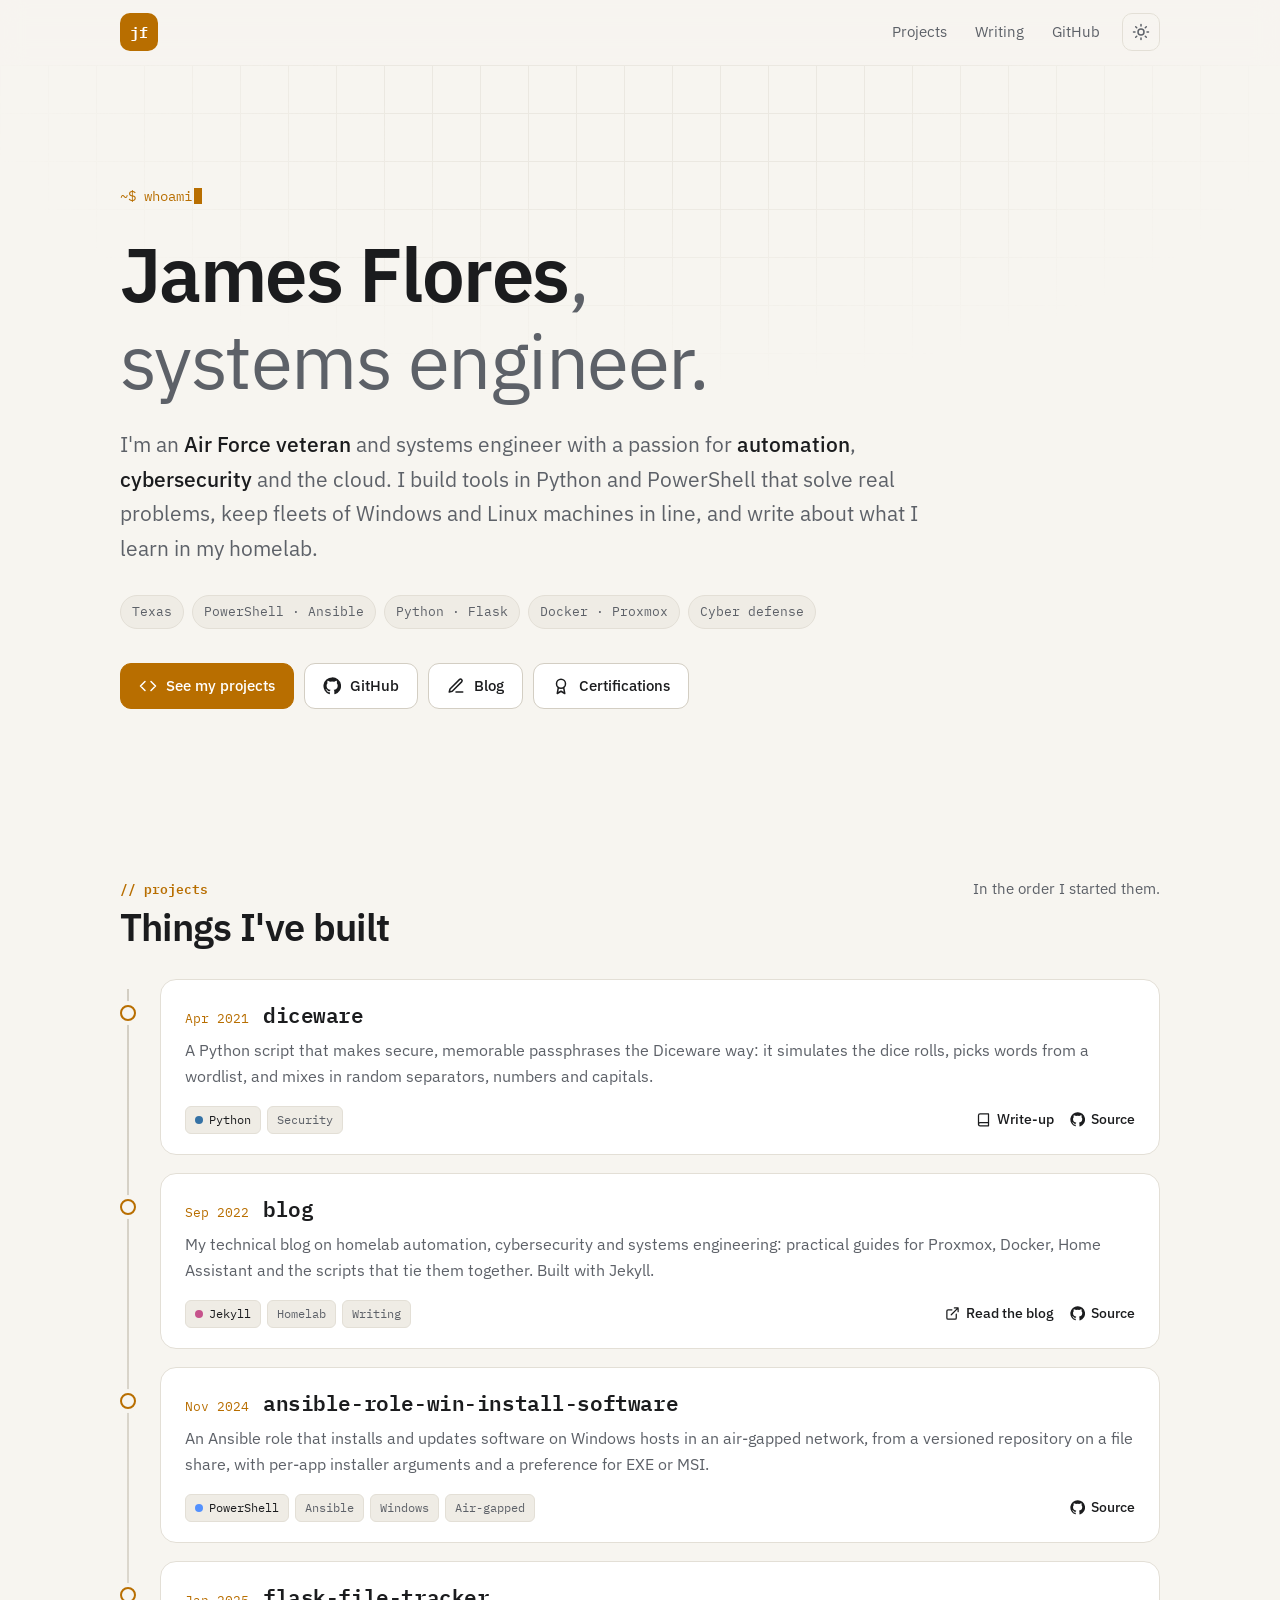
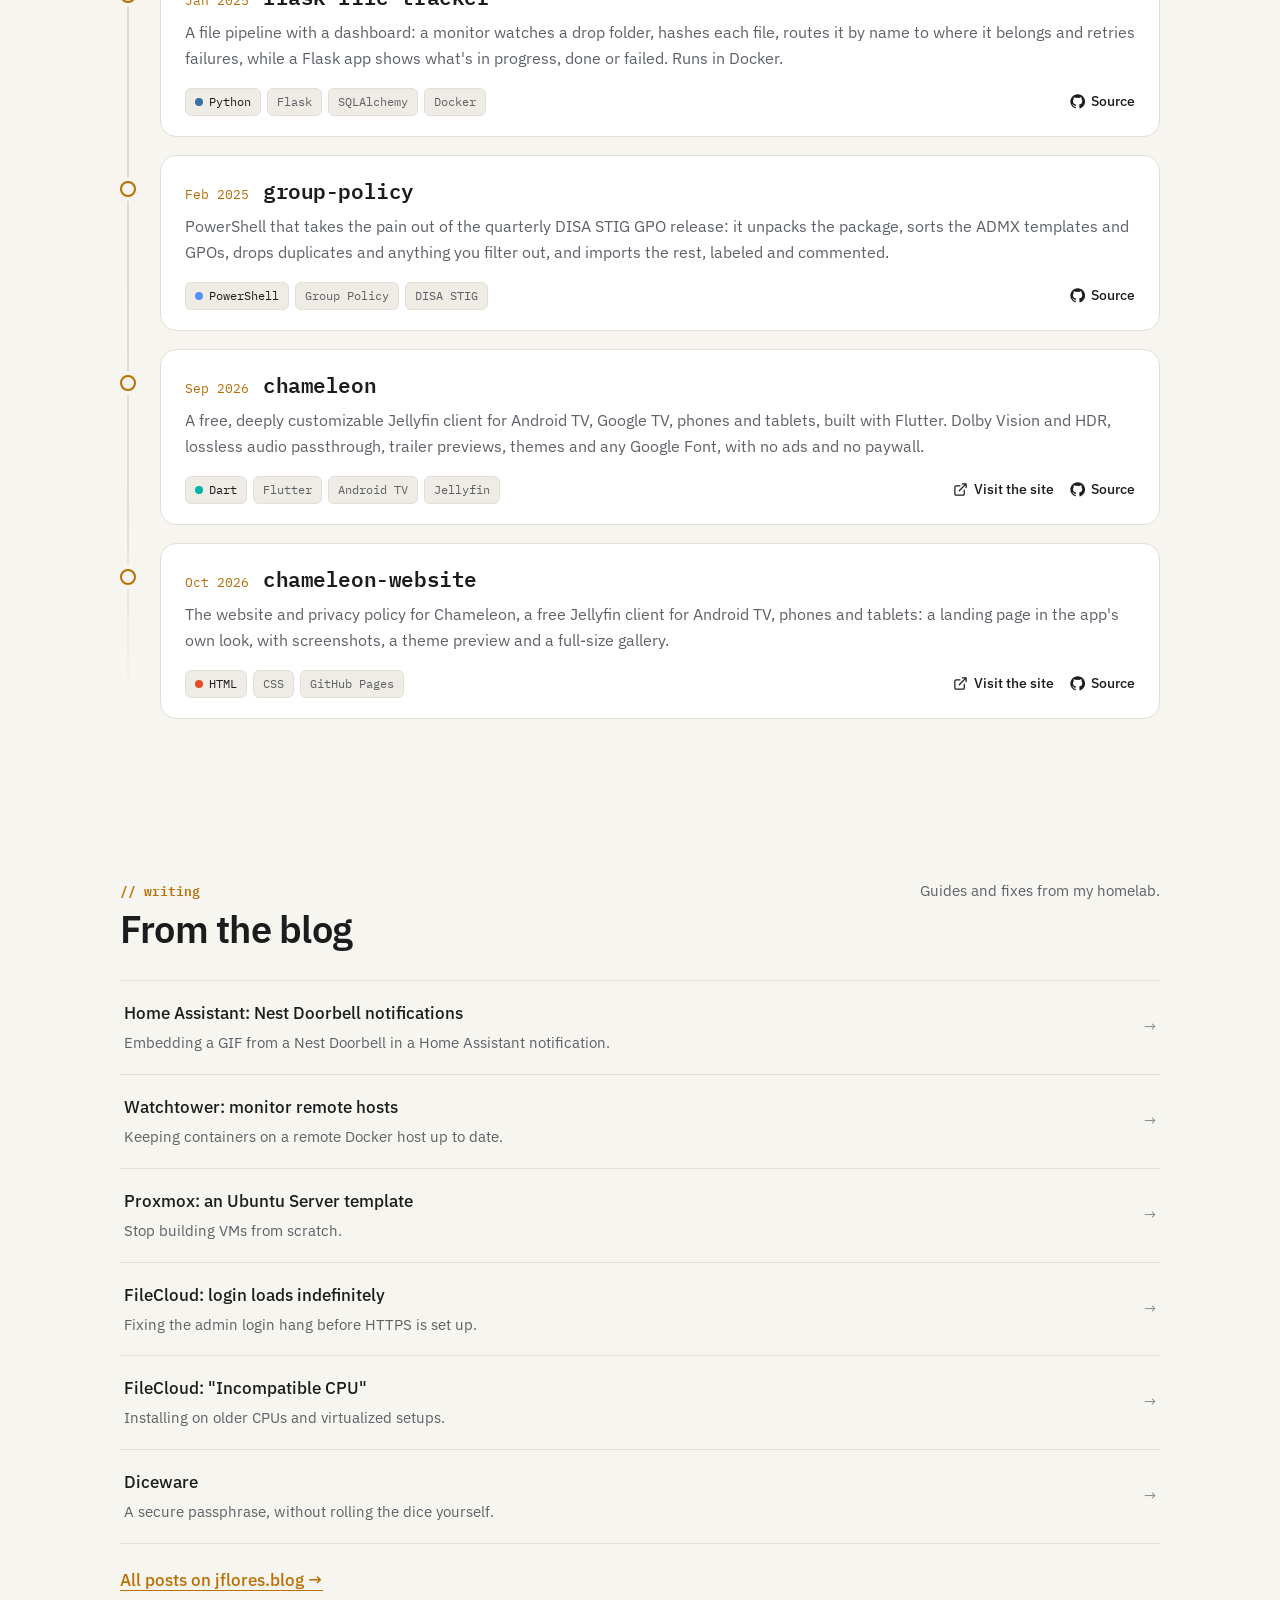
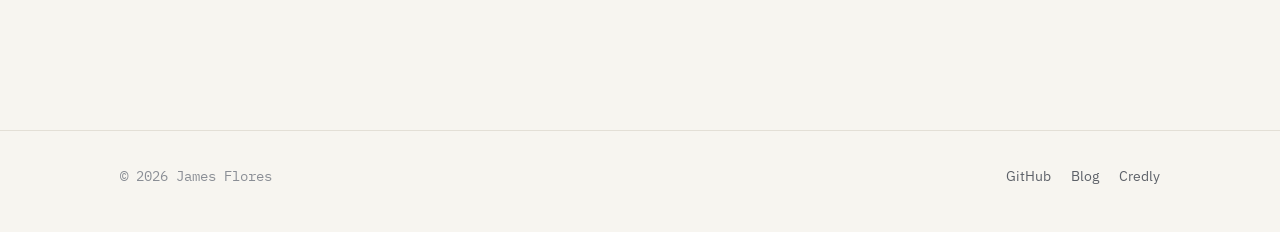
==== index.html @ e5995aa0 "Replace the Flask portfolio with a static site Projects timeline, recent blog posts, and light and d" ====
<!DOCTYPE html>
<html lang="en">
<head>
  <meta charset="UTF-8">
  <meta name="viewport" content="width=device-width, initial-scale=1.0">
  <title>James Flores — Systems Engineer</title>
  <meta name="description" content="James Flores is a systems engineer and Air Force veteran in Texas, working in automation, cybersecurity and homelab infrastructure.">
  <meta name="theme-color" content="#0e0f11" media="(prefers-color-scheme: dark)">
  <meta name="theme-color" content="#f7f5f0" media="(prefers-color-scheme: light)">
  <meta property="og:type" content="website">
  <meta property="og:title" content="James Flores — Systems Engineer">
  <meta property="og:description" content="Automation, cybersecurity and homelab projects.">
  <link rel="icon" href="favicon.svg" type="image/svg+xml">

  <link rel="preconnect" href="https://fonts.googleapis.com">
  <link rel="preconnect" href="https://fonts.gstatic.com" crossorigin>
  <link href="https://fonts.googleapis.com/css2?family=IBM+Plex+Mono:wght@400;500;600&family=IBM+Plex+Sans:wght@400;500;600&display=swap" rel="stylesheet">
  <link rel="stylesheet" href="style.css">
  <script>
    // Before first paint: the theme you picked last time, if any.
    (function () {
      var root = document.documentElement;
      root.classList.add('js');
      try {
        var saved = localStorage.getItem('theme');
        if (saved === 'light' || saved === 'dark') root.dataset.theme = saved;
      } catch (e) {}
    })();
  </script>
</head>
<body>

  <svg width="0" height="0" style="position:absolute" aria-hidden="true">
    <defs>
      <symbol id="i-github" viewBox="0 0 24 24"><path fill="currentColor" d="M12 .5a11.5 11.5 0 0 0-3.6 22.4c.6.1.8-.3.8-.6v-2c-3.2.7-3.9-1.5-3.9-1.5-.5-1.3-1.3-1.7-1.3-1.7-1-.7.1-.7.1-.7 1.2.1 1.8 1.2 1.8 1.2 1 1.8 2.8 1.3 3.5 1 .1-.8.4-1.3.7-1.6-2.6-.3-5.3-1.3-5.3-5.7 0-1.3.5-2.3 1.2-3.1-.1-.3-.5-1.5.1-3.1 0 0 1-.3 3.2 1.2a11 11 0 0 1 5.8 0c2.2-1.5 3.2-1.2 3.2-1.2.6 1.6.2 2.8.1 3.1.7.8 1.2 1.8 1.2 3.1 0 4.4-2.7 5.4-5.3 5.7.4.4.8 1.1.8 2.2v3.2c0 .3.2.7.8.6A11.5 11.5 0 0 0 12 .5z"/></symbol>
      <symbol id="i-pen" viewBox="0 0 24 24" fill="none" stroke="currentColor" stroke-width="2" stroke-linecap="round" stroke-linejoin="round"><path d="M12 20h9"/><path d="M16.5 3.5a2.1 2.1 0 0 1 3 3L7 19l-4 1 1-4z"/></symbol>
      <symbol id="i-badge" viewBox="0 0 24 24" fill="none" stroke="currentColor" stroke-width="2" stroke-linecap="round" stroke-linejoin="round"><circle cx="12" cy="9" r="6"/><path d="m8.5 13.9-1.5 8.1 5-3 5 3-1.5-8.1"/></symbol>
      <symbol id="i-code" viewBox="0 0 24 24" fill="none" stroke="currentColor" stroke-width="2" stroke-linecap="round" stroke-linejoin="round"><path d="m16 18 6-6-6-6M8 6l-6 6 6 6"/></symbol>
      <symbol id="i-external" viewBox="0 0 24 24" fill="none" stroke="currentColor" stroke-width="2" stroke-linecap="round" stroke-linejoin="round"><path d="M15 3h6v6M10 14 21 3M18 13v6a2 2 0 0 1-2 2H5a2 2 0 0 1-2-2V8a2 2 0 0 1 2-2h6"/></symbol>
      <symbol id="i-book" viewBox="0 0 24 24" fill="none" stroke="currentColor" stroke-width="2" stroke-linecap="round" stroke-linejoin="round"><path d="M4 19.5A2.5 2.5 0 0 1 6.5 17H20V3H6.5A2.5 2.5 0 0 0 4 5.5z"/><path d="M4 19.5A2.5 2.5 0 0 0 6.5 22H20v-5"/></symbol>
    </defs>
  </svg>

  <header class="site-header">
    <div class="wrap">
      <a class="monogram" href="#top" aria-label="James Flores, back to top">jf</a>
      <nav class="nav" aria-label="Main">
        <a href="#projects">Projects</a>
        <a href="#writing">Writing</a>
        <a class="hide-sm" href="https://github.com/jamesfloresjr" rel="noopener">GitHub</a>
        <button class="theme-toggle" type="button" aria-label="Switch between light and dark">
          <svg class="moon" viewBox="0 0 24 24" fill="none" stroke="currentColor" stroke-width="2" stroke-linecap="round" stroke-linejoin="round" aria-hidden="true"><path d="M21 12.8A9 9 0 1 1 11.2 3a7 7 0 0 0 9.8 9.8z"/></svg>
          <svg class="sun" viewBox="0 0 24 24" fill="none" stroke="currentColor" stroke-width="2" stroke-linecap="round" stroke-linejoin="round" aria-hidden="true"><circle cx="12" cy="12" r="4"/><path d="M12 2v2M12 20v2M4.9 4.9l1.4 1.4M17.7 17.7l1.4 1.4M2 12h2M20 12h2M4.9 19.1l1.4-1.4M17.7 6.3l1.4-1.4"/></svg>
        </button>
      </nav>
    </div>
  </header>

  <main id="top">

    <section class="intro">
      <div class="backdrop" aria-hidden="true"></div>
      <div class="wrap">
        <p class="prompt" aria-hidden="true">~$ whoami<span class="cursor"></span></p>
        <h1>James Flores<span>,</span><br><span>systems engineer.</span></h1>
        <p class="lead">I'm an <strong>Air Force veteran</strong> and systems engineer with a passion for <strong>automation</strong>, <strong>cybersecurity</strong> and the cloud. I build tools in Python and PowerShell that solve real problems, keep fleets of Windows and Linux machines in line, and write about what I learn in my homelab.</p>
        <ul class="facts" aria-label="At a glance">
          <li>Texas</li>
          <li>PowerShell · Ansible</li>
          <li>Python · Flask</li>
          <li>Docker · Proxmox</li>
          <li>Cyber defense</li>
        </ul>
        <div class="buttons">
          <a class="btn primary" href="#projects"><svg aria-hidden="true"><use href="#i-code"/></svg>See my projects</a>
          <a class="btn" href="https://github.com/jamesfloresjr" rel="noopener"><svg aria-hidden="true"><use href="#i-github"/></svg>GitHub</a>
          <a class="btn" href="https://jflores.blog" rel="noopener"><svg aria-hidden="true"><use href="#i-pen"/></svg>Blog</a>
          <a class="btn" href="https://www.credly.com/users/james-flores.373c9444/badges" rel="noopener"><svg aria-hidden="true"><use href="#i-badge"/></svg>Certifications</a>
        </div>
      </div>
    </section>

    <!-- Projects, oldest first (by when each repository was created). -->
    <section id="projects">
      <div class="wrap">
        <div class="section-head reveal">
          <h2><span class="label">// projects</span>Things I've built</h2>
          <p>In the order I started them.</p>
        </div>

        <ol class="timeline">

          <li class="project reveal">
            <article class="project-card">
              <div class="project-top">
                <time datetime="2021-04-09">Apr 2021</time>
                <h3><a href="https://github.com/jamesfloresjr/diceware" rel="noopener">diceware</a></h3>
              </div>
              <p>A Python script that makes secure, memorable passphrases the Diceware way: it simulates the dice rolls, picks words from a wordlist, and mixes in random separators, numbers and capitals.</p>
              <div class="project-bottom">
                <ul class="tags"><li class="lang" style="--dot:#3572a5">Python</li><li>Security</li></ul>
                <div class="links">
                  <a href="https://jflores.blog/posts/diceware/" rel="noopener"><svg aria-hidden="true"><use href="#i-book"/></svg>Write-up</a>
                  <a href="https://github.com/jamesfloresjr/diceware" rel="noopener"><svg aria-hidden="true"><use href="#i-github"/></svg>Source</a>
                </div>
              </div>
            </article>
          </li>

          <li class="project reveal">
            <article class="project-card">
              <div class="project-top">
                <time datetime="2022-09-30">Sep 2022</time>
                <h3><a href="https://jflores.blog" rel="noopener">blog</a></h3>
              </div>
              <p>My technical blog on homelab automation, cybersecurity and systems engineering: practical guides for Proxmox, Docker, Home Assistant and the scripts that tie them together. Built with Jekyll.</p>
              <div class="project-bottom">
                <ul class="tags"><li class="lang" style="--dot:#c6538c">Jekyll</li><li>Homelab</li><li>Writing</li></ul>
                <div class="links">
                  <a href="https://jflores.blog" rel="noopener"><svg aria-hidden="true"><use href="#i-external"/></svg>Read the blog</a>
                  <a href="https://github.com/jamesfloresjr/blog" rel="noopener"><svg aria-hidden="true"><use href="#i-github"/></svg>Source</a>
                </div>
              </div>
            </article>
          </li>

          <li class="project reveal">
            <article class="project-card">
              <div class="project-top">
                <time datetime="2024-11-07">Nov 2024</time>
                <h3><a href="https://github.com/jamesfloresjr/ansible-role-win-install-software" rel="noopener">ansible-role-win-install-software</a></h3>
              </div>
              <p>An Ansible role that installs and updates software on Windows hosts in an air-gapped network, from a versioned repository on a file share, with per-app installer arguments and a preference for EXE or MSI.</p>
              <div class="project-bottom">
                <ul class="tags"><li class="lang" style="--dot:#5391fe">PowerShell</li><li>Ansible</li><li>Windows</li><li>Air-gapped</li></ul>
                <div class="links">
                  <a href="https://github.com/jamesfloresjr/ansible-role-win-install-software" rel="noopener"><svg aria-hidden="true"><use href="#i-github"/></svg>Source</a>
                </div>
              </div>
            </article>
          </li>

          <li class="project reveal">
            <article class="project-card">
              <div class="project-top">
                <time datetime="2025-01-29">Jan 2025</time>
                <h3><a href="https://github.com/jamesfloresjr/flask-file-tracker" rel="noopener">flask-file-tracker</a></h3>
              </div>
              <p>A file pipeline with a dashboard: a monitor watches a drop folder, hashes each file, routes it by name to where it belongs and retries failures, while a Flask app shows what's in progress, done or failed. Runs in Docker.</p>
              <div class="project-bottom">
                <ul class="tags"><li class="lang" style="--dot:#3572a5">Python</li><li>Flask</li><li>SQLAlchemy</li><li>Docker</li></ul>
                <div class="links">
                  <a href="https://github.com/jamesfloresjr/flask-file-tracker" rel="noopener"><svg aria-hidden="true"><use href="#i-github"/></svg>Source</a>
                </div>
              </div>
            </article>
          </li>

          <li class="project reveal">
            <article class="project-card">
              <div class="project-top">
                <time datetime="2025-02-07">Feb 2025</time>
                <h3><a href="https://github.com/jamesfloresjr/group-policy" rel="noopener">group-policy</a></h3>
              </div>
              <p>PowerShell that takes the pain out of the quarterly DISA STIG GPO release: it unpacks the package, sorts the ADMX templates and GPOs, drops duplicates and anything you filter out, and imports the rest, labeled and commented.</p>
              <div class="project-bottom">
                <ul class="tags"><li class="lang" style="--dot:#5391fe">PowerShell</li><li>Group Policy</li><li>DISA STIG</li></ul>
                <div class="links">
                  <a href="https://github.com/jamesfloresjr/group-policy" rel="noopener"><svg aria-hidden="true"><use href="#i-github"/></svg>Source</a>
                </div>
              </div>
            </article>
          </li>

          <li class="project reveal">
            <article class="project-card">
              <div class="project-top">
                <time datetime="2026-09-17">Sep 2026</time>
                <h3><a href="https://chameleon.jumpingfox.dev" rel="noopener">chameleon</a></h3>
              </div>
              <p>A free, deeply customizable Jellyfin client for Android TV, Google TV, phones and tablets, built with Flutter. Dolby Vision and HDR, lossless audio passthrough, trailer previews, themes and any Google Font, with no ads and no paywall.</p>
              <div class="project-bottom">
                <ul class="tags"><li class="lang" style="--dot:#00b4ab">Dart</li><li>Flutter</li><li>Android TV</li><li>Jellyfin</li></ul>
                <div class="links">
                  <a href="https://chameleon.jumpingfox.dev" rel="noopener"><svg aria-hidden="true"><use href="#i-external"/></svg>Visit the site</a>
                  <a href="https://github.com/jumpingfox-dev/chameleon" rel="noopener"><svg aria-hidden="true"><use href="#i-github"/></svg>Source</a>
                </div>
              </div>
            </article>
          </li>

          <li class="project reveal">
            <article class="project-card">
              <div class="project-top">
                <time datetime="2026-10-22">Oct 2026</time>
                <h3><a href="https://chameleon.jumpingfox.dev" rel="noopener">chameleon-website</a></h3>
              </div>
              <p>The website and privacy policy for Chameleon, a free Jellyfin client for Android TV, phones and tablets: a landing page in the app's own look, with screenshots, a theme preview and a full-size gallery.</p>
              <div class="project-bottom">
                <ul class="tags"><li class="lang" style="--dot:#e34c26">HTML</li><li>CSS</li><li>GitHub Pages</li></ul>
                <div class="links">
                  <a href="https://chameleon.jumpingfox.dev" rel="noopener"><svg aria-hidden="true"><use href="#i-external"/></svg>Visit the site</a>
                  <a href="https://github.com/jumpingfox-dev/chameleon-website" rel="noopener"><svg aria-hidden="true"><use href="#i-github"/></svg>Source</a>
                </div>
              </div>
            </article>
          </li>

        </ol>
      </div>
    </section>

    <section id="writing">
      <div class="wrap">
        <div class="section-head reveal">
          <h2><span class="label">// writing</span>From the blog</h2>
          <p>Guides and fixes from my homelab.</p>
        </div>
        <ul class="posts reveal">
          <li><a href="https://jflores.blog/posts/home-assistant-nest-doorbell-notifications/" rel="noopener"><strong>Home Assistant: Nest Doorbell notifications</strong><span>Embedding a GIF from a Nest Doorbell in a Home Assistant notification.</span><span class="arrow" aria-hidden="true">→</span></a></li>
          <li><a href="https://jflores.blog/posts/watchtower-remote-host/" rel="noopener"><strong>Watchtower: monitor remote hosts</strong><span>Keeping containers on a remote Docker host up to date.</span><span class="arrow" aria-hidden="true">→</span></a></li>
          <li><a href="https://jflores.blog/posts/proxmox-template/" rel="noopener"><strong>Proxmox: an Ubuntu Server template</strong><span>Stop building VMs from scratch.</span><span class="arrow" aria-hidden="true">→</span></a></li>
          <li><a href="https://jflores.blog/posts/filecloud-indefinite-login/" rel="noopener"><strong>FileCloud: login loads indefinitely</strong><span>Fixing the admin login hang before HTTPS is set up.</span><span class="arrow" aria-hidden="true">→</span></a></li>
          <li><a href="https://jflores.blog/posts/filecloud-incompatible-cpu/" rel="noopener"><strong>FileCloud: "Incompatible CPU"</strong><span>Installing on older CPUs and virtualized setups.</span><span class="arrow" aria-hidden="true">→</span></a></li>
          <li><a href="https://jflores.blog/posts/diceware/" rel="noopener"><strong>Diceware</strong><span>A secure passphrase, without rolling the dice yourself.</span><span class="arrow" aria-hidden="true">→</span></a></li>
        </ul>
        <p class="more reveal"><a href="https://jflores.blog" rel="noopener">All posts on jflores.blog →</a></p>
      </div>
    </section>

  </main>

  <footer class="site-footer">
    <div class="wrap">
      <p>© <span data-year>2026</span> James Flores</p>
      <nav aria-label="Elsewhere">
        <a href="https://github.com/jamesfloresjr" rel="noopener">GitHub</a>
        <a href="https://jflores.blog" rel="noopener">Blog</a>
        <a href="https://www.credly.com/users/james-flores.373c9444/badges" rel="noopener">Credly</a>
      </nav>
    </div>
  </footer>

  <script src="script.js" defer></script>
</body>
</html>
---- style.css ----
/* James Flores — portfolio. */

:root {
  --bg: #0e0f11;
  --bg-soft: #15171a;
  --card: #17191d;
  --card-hover: #1c1f24;
  --line: #262a30;
  --line-strong: #353a42;
  --text: #ecedee;
  --muted: #9ba1a9;
  --faint: #6c727b;
  --accent: #f5a524;
  --accent-ink: #1a1204;
  --accent-soft: rgba(245, 165, 36, 0.12);
  --sans: "IBM Plex Sans", system-ui, sans-serif;
  --mono: "IBM Plex Mono", ui-monospace, monospace;
  --max: 1040px;
  --gutter: clamp(16px, 4vw, 40px);
  color-scheme: dark;
}

/* Light, when the system asks for it (unless dark was picked), or when picked. */
@media (prefers-color-scheme: light) {
  :root:not([data-theme="dark"]) {
    --bg: #f7f5f0;
    --bg-soft: #efece5;
    --card: #ffffff;
    --card-hover: #fffdf8;
    --line: #e3dfd6;
    --line-strong: #d3cec3;
    --text: #1b1c1e;
    --muted: #5d6168;
    --faint: #8a8e95;
    --accent: #b86e00;
    --accent-ink: #ffffff;
    --accent-soft: rgba(184, 110, 0, 0.1);
    color-scheme: light;
  }
}
:root[data-theme="light"] {
  --bg: #f7f5f0;
  --bg-soft: #efece5;
  --card: #ffffff;
  --card-hover: #fffdf8;
  --line: #e3dfd6;
  --line-strong: #d3cec3;
  --text: #1b1c1e;
  --muted: #5d6168;
  --faint: #8a8e95;
  --accent: #b86e00;
  --accent-ink: #ffffff;
  --accent-soft: rgba(184, 110, 0, 0.1);
  color-scheme: light;
}

*, *::before, *::after { box-sizing: border-box; }
html { scroll-behavior: smooth; scroll-padding-top: 80px; -webkit-text-size-adjust: 100%; }

body {
  margin: 0;
  background: var(--bg);
  color: var(--text);
  font-family: var(--sans);
  font-size: 17px;
  line-height: 1.65;
  -webkit-font-smoothing: antialiased;
  transition: background 0.25s ease, color 0.25s ease;
}

a { color: inherit; }
::selection { background: var(--accent); color: var(--accent-ink); }
:focus-visible { outline: 2px solid var(--accent); outline-offset: 3px; border-radius: 6px; }

.wrap { max-width: calc(var(--max) + 2 * var(--gutter)); margin: 0 auto; padding: 0 var(--gutter); }

h1, h2, h3 { margin: 0; line-height: 1.15; letter-spacing: -0.02em; text-wrap: balance; }
p { margin: 0; text-wrap: pretty; }

.mono { font-family: var(--mono); }

/* A faint grid behind the top of the page. */
.backdrop {
  position: absolute;
  inset: 0 0 auto 0;
  height: 720px;
  z-index: -1;
  background-image:
    linear-gradient(var(--line) 1px, transparent 1px),
    linear-gradient(90deg, var(--line) 1px, transparent 1px);
  background-size: 48px 48px;
  mask-image: radial-gradient(ellipse 70% 60% at 50% 0%, #000 30%, transparent 75%);
  -webkit-mask-image: radial-gradient(ellipse 70% 60% at 50% 0%, #000 30%, transparent 75%);
  opacity: 0.55;
  pointer-events: none;
}

/* ─── Header ─────────────────────────────────────────────────────────── */

.site-header {
  position: sticky;
  top: 0;
  z-index: 20;
  background: color-mix(in srgb, var(--bg) 82%, transparent);
  backdrop-filter: blur(12px);
  -webkit-backdrop-filter: blur(12px);
  border-bottom: 1px solid transparent;
  transition: border-color 0.25s ease;
}
.site-header.scrolled { border-bottom-color: var(--line); }
.site-header .wrap { display: flex; align-items: center; justify-content: space-between; height: 64px; gap: 16px; }

.monogram {
  display: inline-grid;
  place-items: center;
  width: 38px;
  height: 38px;
  border-radius: 10px;
  background: var(--accent);
  color: var(--accent-ink);
  font: 600 15px var(--mono);
  text-decoration: none;
  letter-spacing: -0.02em;
}

.nav { display: flex; align-items: center; gap: 4px; }
.nav a {
  color: var(--muted);
  text-decoration: none;
  font-size: 15px;
  padding: 6px 12px;
  border-radius: 8px;
  transition: color 0.2s ease, background 0.2s ease;
}
.nav a:hover { color: var(--text); background: var(--bg-soft); }

.theme-toggle {
  appearance: none;
  display: grid;
  place-items: center;
  width: 38px;
  height: 38px;
  margin-left: 6px;
  border-radius: 10px;
  border: 1px solid var(--line);
  background: transparent;
  color: var(--muted);
  cursor: pointer;
  transition: color 0.2s ease, border-color 0.2s ease;
}
.theme-toggle:hover { color: var(--text); border-color: var(--line-strong); }
.theme-toggle svg { width: 18px; height: 18px; }
.theme-toggle .sun { display: none; }
:root[data-theme="light"] .theme-toggle .sun { display: block; }
:root[data-theme="light"] .theme-toggle .moon { display: none; }
@media (prefers-color-scheme: light) {
  :root:not([data-theme="dark"]) .theme-toggle .sun { display: block; }
  :root:not([data-theme="dark"]) .theme-toggle .moon { display: none; }
}

/* ─── Intro ──────────────────────────────────────────────────────────── */

.intro { position: relative; padding: clamp(56px, 10vw, 120px) 0 clamp(48px, 7vw, 88px); }
.intro .prompt { font-family: var(--mono); font-size: 14px; color: var(--accent); margin-bottom: 22px; }
.intro .prompt .cursor {
  display: inline-block;
  width: 0.6em;
  height: 1.1em;
  margin-left: 2px;
  vertical-align: -0.2em;
  background: var(--accent);
  animation: blink 1.1s steps(1) infinite;
}
@keyframes blink { 50% { opacity: 0; } }

.intro h1 { font-size: clamp(42px, 7vw, 76px); font-weight: 600; margin-bottom: 22px; }
.intro h1 span { color: var(--muted); font-weight: 400; }
.intro .lead { font-size: clamp(18px, 2vw, 21px); color: var(--muted); max-width: 40em; margin-bottom: 30px; }
.intro .lead strong { color: var(--text); font-weight: 500; }

.facts { display: flex; flex-wrap: wrap; gap: 8px; margin-bottom: 34px; padding: 0; list-style: none; }
.facts li {
  font-family: var(--mono);
  font-size: 13px;
  color: var(--muted);
  padding: 5px 11px;
  border-radius: 999px;
  border: 1px solid var(--line);
  background: var(--bg-soft);
}

.buttons { display: flex; flex-wrap: wrap; gap: 10px; }
.btn {
  display: inline-flex;
  align-items: center;
  gap: 9px;
  min-height: 46px;
  padding: 0 18px;
  border-radius: 11px;
  font-weight: 500;
  font-size: 15px;
  text-decoration: none;
  border: 1px solid var(--line-strong);
  background: var(--card);
  transition: transform 0.2s ease, border-color 0.2s ease, background 0.2s ease;
}
.btn:hover { transform: translateY(-1px); border-color: var(--faint); }
.btn.primary { background: var(--accent); border-color: var(--accent); color: var(--accent-ink); }
.btn.primary:hover { border-color: var(--accent); filter: brightness(1.06); }
.btn svg { width: 18px; height: 18px; flex: none; }

/* ─── Sections ───────────────────────────────────────────────────────── */

section { padding: clamp(40px, 7vw, 80px) 0; }
.section-head { display: flex; align-items: baseline; justify-content: space-between; gap: 16px; margin-bottom: 30px; flex-wrap: wrap; }
.section-head h2 { font-size: clamp(28px, 3.6vw, 38px); font-weight: 600; }
.section-head p { color: var(--muted); font-size: 15px; }
.section-head .label { font-family: var(--mono); font-size: 13px; color: var(--accent); display: block; margin-bottom: 8px; letter-spacing: 0; }

/* ─── Projects: a timeline, oldest first ─────────────────────────────── */

.timeline { list-style: none; margin: 0; padding: 0; position: relative; }
.timeline::before {
  content: "";
  position: absolute;
  left: 7px;
  top: 10px;
  bottom: 10px;
  width: 2px;
  background: linear-gradient(var(--line-strong), var(--line) 85%, transparent);
}

.project { position: relative; padding-left: 40px; }
.project + .project { margin-top: 18px; }
.project::before {
  content: "";
  position: absolute;
  left: 0;
  top: 26px;
  width: 16px;
  height: 16px;
  border-radius: 50%;
  background: var(--bg);
  border: 2px solid var(--accent);
  box-shadow: 0 0 0 4px var(--bg);
}

.project-card {
  border: 1px solid var(--line);
  border-radius: 16px;
  background: var(--card);
  padding: 22px 24px 20px;
  transition: border-color 0.2s ease, background 0.2s ease, transform 0.2s ease;
}
.project-card:hover { border-color: var(--line-strong); background: var(--card-hover); }

.project-top { display: flex; flex-wrap: wrap; align-items: baseline; gap: 6px 14px; margin-bottom: 8px; }
.project time { font-family: var(--mono); font-size: 13px; color: var(--accent); }
.project h3 { font-size: 21px; font-weight: 600; font-family: var(--mono); letter-spacing: -0.02em; }
.project h3 a { text-decoration: none; }
.project h3 a:hover { text-decoration: underline; text-decoration-color: var(--accent); text-underline-offset: 4px; }
.project p { color: var(--muted); font-size: 16px; }

.project-bottom { display: flex; flex-wrap: wrap; align-items: center; justify-content: space-between; gap: 12px 20px; margin-top: 16px; }

.tags { display: flex; flex-wrap: wrap; gap: 6px; list-style: none; margin: 0; padding: 0; }
.tags li {
  font-family: var(--mono);
  font-size: 12px;
  color: var(--muted);
  padding: 3px 9px;
  border-radius: 6px;
  background: var(--bg-soft);
  border: 1px solid var(--line);
}
.tags li.lang { color: var(--text); }
.tags li.lang::before {
  content: "";
  display: inline-block;
  width: 8px;
  height: 8px;
  border-radius: 50%;
  margin-right: 6px;
  background: var(--dot, var(--faint));
  vertical-align: 0;
}

.links { display: flex; flex-wrap: wrap; gap: 6px 16px; }
.links a {
  display: inline-flex;
  align-items: center;
  gap: 6px;
  font-size: 14px;
  font-weight: 500;
  color: var(--text);
  text-decoration: none;
  border-bottom: 1px solid transparent;
  transition: color 0.2s ease, border-color 0.2s ease;
}
.links a:hover { color: var(--accent); border-bottom-color: var(--accent); }
.links svg { width: 15px; height: 15px; flex: none; }

/* ─── Writing ────────────────────────────────────────────────────────── */

.posts { list-style: none; margin: 0; padding: 0; border-top: 1px solid var(--line); }
.posts li { border-bottom: 1px solid var(--line); }
.posts a {
  display: grid;
  grid-template-columns: minmax(0, 1fr) auto;
  gap: 4px 24px;
  padding: 18px 4px;
  text-decoration: none;
  transition: background 0.2s ease, padding 0.2s ease;
  border-radius: 8px;
}
.posts a:hover { background: var(--bg-soft); padding-left: 14px; padding-right: 14px; }
.posts strong { font-weight: 500; font-size: 17px; }
.posts span { grid-column: 1; color: var(--muted); font-size: 15px; }
.posts .arrow { grid-column: 2; grid-row: 1 / span 2; align-self: center; color: var(--faint); transition: color 0.2s ease, transform 0.2s ease; }
.posts a:hover .arrow { color: var(--accent); transform: translateX(3px); }
.more { margin-top: 22px; }
.more a { font-weight: 500; color: var(--accent); text-underline-offset: 4px; }

/* ─── Footer ─────────────────────────────────────────────────────────── */

.site-footer { border-top: 1px solid var(--line); padding: 34px 0 44px; margin-top: clamp(24px, 5vw, 56px); }
.site-footer .wrap { display: flex; flex-wrap: wrap; align-items: center; justify-content: space-between; gap: 16px; }
.site-footer p { color: var(--faint); font-size: 14px; font-family: var(--mono); }
.site-footer nav { display: flex; flex-wrap: wrap; gap: 6px 20px; }
.site-footer nav a { color: var(--muted); text-decoration: none; font-size: 14px; }
.site-footer nav a:hover { color: var(--accent); }

/* ─── Motion and small screens ───────────────────────────────────────── */

.js .reveal { opacity: 0; transform: translateY(16px); transition: opacity 0.6s ease, transform 0.6s ease; }
.js .reveal.in { opacity: 1; transform: none; }

@media (prefers-reduced-motion: reduce) {
  html { scroll-behavior: auto; }
  .js .reveal { opacity: 1; transform: none; transition: none; }
  .intro .prompt .cursor { animation: none; }
  * { transition: none !important; }
}

@media (max-width: 640px) {
  body { font-size: 16px; }
  .nav a.hide-sm { display: none; }
  .project { padding-left: 30px; }
  .timeline::before { left: 5px; }
  .project::before { width: 12px; height: 12px; top: 28px; }
  .project-card { padding: 18px 18px 16px; }
  .buttons .btn { flex: 1 1 auto; justify-content: center; }
}
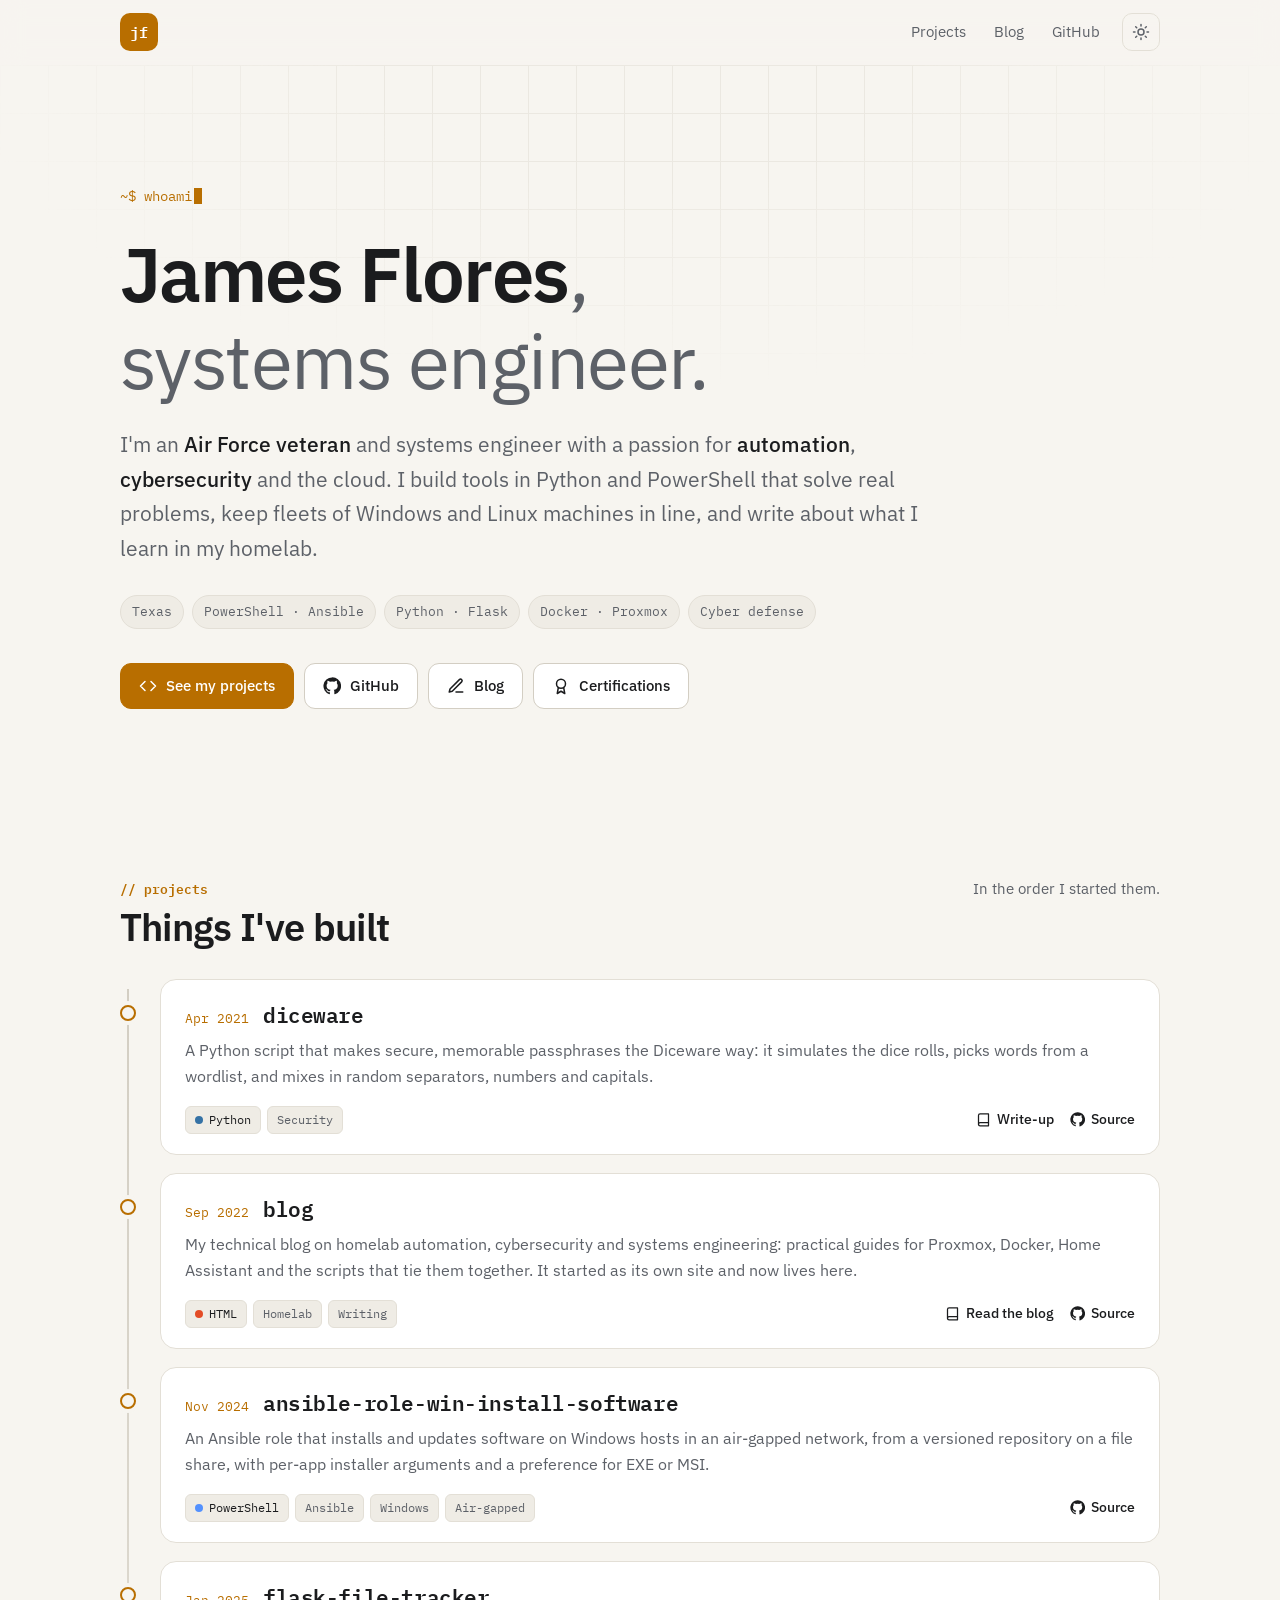
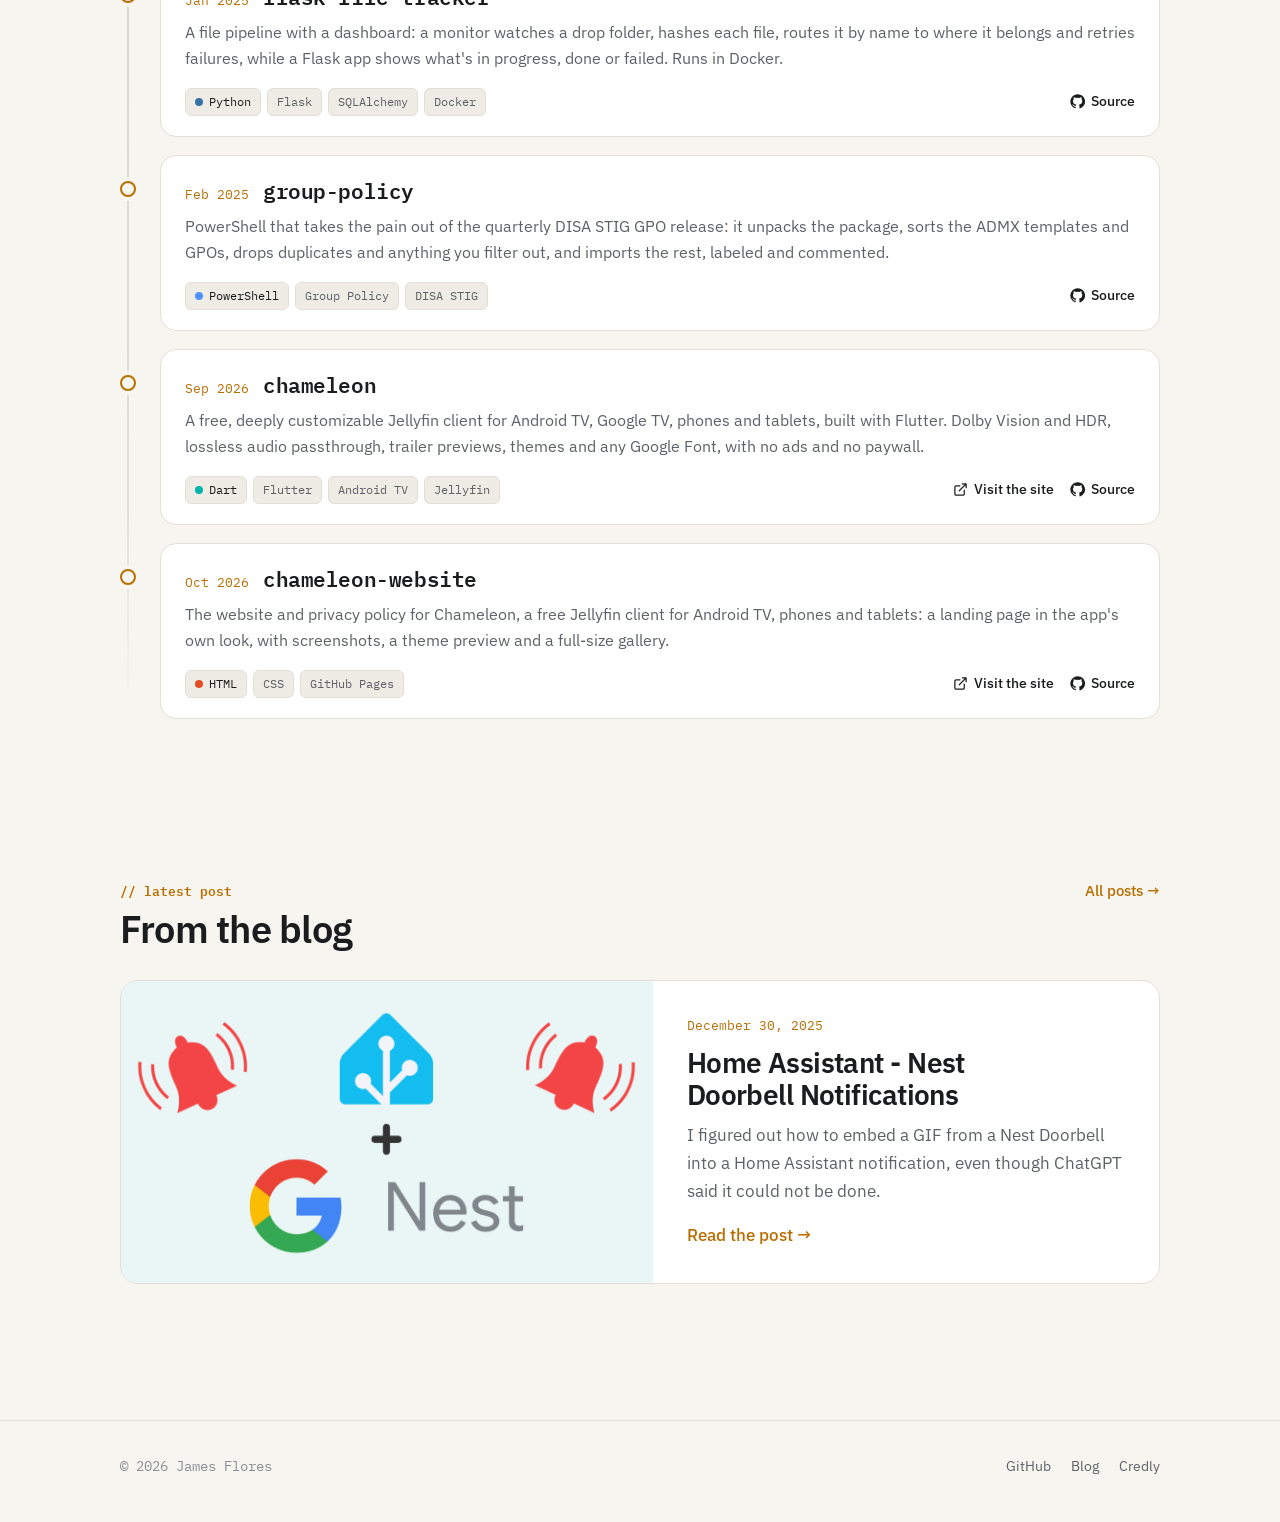
==== commit e3ac482b: "Add the blog: posts from jflores.blog, a blog page and blog.py Posts are written in Markdown in cont" ====
--- a/index.html
+++ b/index.html
@@ -3,19 +3,28 @@
 <head>
   <meta charset="UTF-8">
   <meta name="viewport" content="width=device-width, initial-scale=1.0">
-  <title>James Flores — Systems Engineer</title>
-  <meta name="description" content="James Flores is a systems engineer and Air Force veteran in Texas, working in automation, cybersecurity and homelab infrastructure.">
+  <title>James Flores, systems engineer | James Flores</title>
+<meta property="og:title" content="James Flores, systems engineer" />
+<meta name="author" content="James Flores" />
+<meta property="og:locale" content="en" />
+<meta name="description" content="Systems engineer and Air Force veteran in Texas, writing about automation, cybersecurity and homelab infrastructure." />
+<meta property="og:description" content="Systems engineer and Air Force veteran in Texas, writing about automation, cybersecurity and homelab infrastructure." />
+<link rel="canonical" href="https://jflores.io/" />
+<meta property="og:url" content="https://jflores.io/" />
+<meta property="og:site_name" content="James Flores" />
+<meta property="og:type" content="website" />
+<meta name="twitter:card" content="summary" />
+<meta property="twitter:title" content="James Flores, systems engineer" />
+  <script type="application/ld+json">{"@context":"https://schema.org","@type":"WebSite","author":{"@type":"Person","name":"James Flores"},"description":"Systems engineer and Air Force veteran in Texas, writing about automation, cybersecurity and homelab infrastructure.","headline":"James Flores, systems engineer","name":"James Flores","url":"https://jflores.io/"}</script>
+
   <meta name="theme-color" content="#0e0f11" media="(prefers-color-scheme: dark)">
   <meta name="theme-color" content="#f7f5f0" media="(prefers-color-scheme: light)">
-  <meta property="og:type" content="website">
-  <meta property="og:title" content="James Flores — Systems Engineer">
-  <meta property="og:description" content="Automation, cybersecurity and homelab projects.">
-  <link rel="icon" href="favicon.svg" type="image/svg+xml">
+  <link rel="icon" href="/favicon.svg" type="image/svg+xml">
 
   <link rel="preconnect" href="https://fonts.googleapis.com">
   <link rel="preconnect" href="https://fonts.gstatic.com" crossorigin>
-  <link href="https://fonts.googleapis.com/css2?family=IBM+Plex+Mono:wght@400;500;600&family=IBM+Plex+Sans:wght@400;500;600&display=swap" rel="stylesheet">
-  <link rel="stylesheet" href="style.css">
+  <link href="https://fonts.googleapis.com/css2?family=IBM+Plex+Mono:wght@400;500;600&family=IBM+Plex+Sans:ital,wght@0,400;0,500;0,600;1,400&display=swap" rel="stylesheet">
+  <link rel="stylesheet" href="/style.css">
   <script>
     // Before first paint: the theme you picked last time, if any.
     (function () {
@@ -29,24 +38,24 @@
   </script>
 </head>
 <body>
-
   <svg width="0" height="0" style="position:absolute" aria-hidden="true">
-    <defs>
-      <symbol id="i-github" viewBox="0 0 24 24"><path fill="currentColor" d="M12 .5a11.5 11.5 0 0 0-3.6 22.4c.6.1.8-.3.8-.6v-2c-3.2.7-3.9-1.5-3.9-1.5-.5-1.3-1.3-1.7-1.3-1.7-1-.7.1-.7.1-.7 1.2.1 1.8 1.2 1.8 1.2 1 1.8 2.8 1.3 3.5 1 .1-.8.4-1.3.7-1.6-2.6-.3-5.3-1.3-5.3-5.7 0-1.3.5-2.3 1.2-3.1-.1-.3-.5-1.5.1-3.1 0 0 1-.3 3.2 1.2a11 11 0 0 1 5.8 0c2.2-1.5 3.2-1.2 3.2-1.2.6 1.6.2 2.8.1 3.1.7.8 1.2 1.8 1.2 3.1 0 4.4-2.7 5.4-5.3 5.7.4.4.8 1.1.8 2.2v3.2c0 .3.2.7.8.6A11.5 11.5 0 0 0 12 .5z"/></symbol>
-      <symbol id="i-pen" viewBox="0 0 24 24" fill="none" stroke="currentColor" stroke-width="2" stroke-linecap="round" stroke-linejoin="round"><path d="M12 20h9"/><path d="M16.5 3.5a2.1 2.1 0 0 1 3 3L7 19l-4 1 1-4z"/></symbol>
-      <symbol id="i-badge" viewBox="0 0 24 24" fill="none" stroke="currentColor" stroke-width="2" stroke-linecap="round" stroke-linejoin="round"><circle cx="12" cy="9" r="6"/><path d="m8.5 13.9-1.5 8.1 5-3 5 3-1.5-8.1"/></symbol>
-      <symbol id="i-code" viewBox="0 0 24 24" fill="none" stroke="currentColor" stroke-width="2" stroke-linecap="round" stroke-linejoin="round"><path d="m16 18 6-6-6-6M8 6l-6 6 6 6"/></symbol>
-      <symbol id="i-external" viewBox="0 0 24 24" fill="none" stroke="currentColor" stroke-width="2" stroke-linecap="round" stroke-linejoin="round"><path d="M15 3h6v6M10 14 21 3M18 13v6a2 2 0 0 1-2 2H5a2 2 0 0 1-2-2V8a2 2 0 0 1 2-2h6"/></symbol>
-      <symbol id="i-book" viewBox="0 0 24 24" fill="none" stroke="currentColor" stroke-width="2" stroke-linecap="round" stroke-linejoin="round"><path d="M4 19.5A2.5 2.5 0 0 1 6.5 17H20V3H6.5A2.5 2.5 0 0 0 4 5.5z"/><path d="M4 19.5A2.5 2.5 0 0 0 6.5 22H20v-5"/></symbol>
-    </defs>
-  </svg>
+  <defs>
+    <symbol id="i-github" viewBox="0 0 24 24"><path fill="currentColor" d="M12 .5a11.5 11.5 0 0 0-3.6 22.4c.6.1.8-.3.8-.6v-2c-3.2.7-3.9-1.5-3.9-1.5-.5-1.3-1.3-1.7-1.3-1.7-1-.7.1-.7.1-.7 1.2.1 1.8 1.2 1.8 1.2 1 1.8 2.8 1.3 3.5 1 .1-.8.4-1.3.7-1.6-2.6-.3-5.3-1.3-5.3-5.7 0-1.3.5-2.3 1.2-3.1-.1-.3-.5-1.5.1-3.1 0 0 1-.3 3.2 1.2a11 11 0 0 1 5.8 0c2.2-1.5 3.2-1.2 3.2-1.2.6 1.6.2 2.8.1 3.1.7.8 1.2 1.8 1.2 3.1 0 4.4-2.7 5.4-5.3 5.7.4.4.8 1.1.8 2.2v3.2c0 .3.2.7.8.6A11.5 11.5 0 0 0 12 .5z"/></symbol>
+    <symbol id="i-pen" viewBox="0 0 24 24" fill="none" stroke="currentColor" stroke-width="2" stroke-linecap="round" stroke-linejoin="round"><path d="M12 20h9"/><path d="M16.5 3.5a2.1 2.1 0 0 1 3 3L7 19l-4 1 1-4z"/></symbol>
+    <symbol id="i-badge" viewBox="0 0 24 24" fill="none" stroke="currentColor" stroke-width="2" stroke-linecap="round" stroke-linejoin="round"><circle cx="12" cy="9" r="6"/><path d="m8.5 13.9-1.5 8.1 5-3 5 3-1.5-8.1"/></symbol>
+    <symbol id="i-code" viewBox="0 0 24 24" fill="none" stroke="currentColor" stroke-width="2" stroke-linecap="round" stroke-linejoin="round"><path d="m16 18 6-6-6-6M8 6l-6 6 6 6"/></symbol>
+    <symbol id="i-external" viewBox="0 0 24 24" fill="none" stroke="currentColor" stroke-width="2" stroke-linecap="round" stroke-linejoin="round"><path d="M15 3h6v6M10 14 21 3M18 13v6a2 2 0 0 1-2 2H5a2 2 0 0 1-2-2V8a2 2 0 0 1 2-2h6"/></symbol>
+    <symbol id="i-book" viewBox="0 0 24 24" fill="none" stroke="currentColor" stroke-width="2" stroke-linecap="round" stroke-linejoin="round"><path d="M4 19.5A2.5 2.5 0 0 1 6.5 17H20V3H6.5A2.5 2.5 0 0 0 4 5.5z"/><path d="M4 19.5A2.5 2.5 0 0 0 6.5 22H20v-5"/></symbol>
+  </defs>
+</svg>
+
 
   <header class="site-header">
     <div class="wrap">
-      <a class="monogram" href="#top" aria-label="James Flores, back to top">jf</a>
+      <a class="monogram" href="/" aria-label="James Flores, home">jf</a>
       <nav class="nav" aria-label="Main">
-        <a href="#projects">Projects</a>
-        <a href="#writing">Writing</a>
+        <a href="/#projects">Projects</a>
+        <a href="/blog/">Blog</a>
         <a class="hide-sm" href="https://github.com/jamesfloresjr" rel="noopener">GitHub</a>
         <button class="theme-toggle" type="button" aria-label="Switch between light and dark">
           <svg class="moon" viewBox="0 0 24 24" fill="none" stroke="currentColor" stroke-width="2" stroke-linecap="round" stroke-linejoin="round" aria-hidden="true"><path d="M21 12.8A9 9 0 1 1 11.2 3a7 7 0 0 0 9.8 9.8z"/></svg>
@@ -57,8 +66,7 @@
   </header>
 
   <main id="top">
-
-    <section class="intro">
+        <section class="intro">
       <div class="backdrop" aria-hidden="true"></div>
       <div class="wrap">
         <p class="prompt" aria-hidden="true">~$ whoami<span class="cursor"></span></p>
@@ -74,7 +82,7 @@
         <div class="buttons">
           <a class="btn primary" href="#projects"><svg aria-hidden="true"><use href="#i-code"/></svg>See my projects</a>
           <a class="btn" href="https://github.com/jamesfloresjr" rel="noopener"><svg aria-hidden="true"><use href="#i-github"/></svg>GitHub</a>
-          <a class="btn" href="https://jflores.blog" rel="noopener"><svg aria-hidden="true"><use href="#i-pen"/></svg>Blog</a>
+          <a class="btn" href="/blog/"><svg aria-hidden="true"><use href="#i-pen"/></svg>Blog</a>
           <a class="btn" href="https://www.credly.com/users/james-flores.373c9444/badges" rel="noopener"><svg aria-hidden="true"><use href="#i-badge"/></svg>Certifications</a>
         </div>
       </div>
@@ -100,7 +108,7 @@
               <div class="project-bottom">
                 <ul class="tags"><li class="lang" style="--dot:#3572a5">Python</li><li>Security</li></ul>
                 <div class="links">
-                  <a href="https://jflores.blog/posts/diceware/" rel="noopener"><svg aria-hidden="true"><use href="#i-book"/></svg>Write-up</a>
+                  <a href="/posts/diceware/"><svg aria-hidden="true"><use href="#i-book"/></svg>Write-up</a>
                   <a href="https://github.com/jamesfloresjr/diceware" rel="noopener"><svg aria-hidden="true"><use href="#i-github"/></svg>Source</a>
                 </div>
               </div>
@@ -111,13 +119,13 @@
             <article class="project-card">
               <div class="project-top">
                 <time datetime="2022-09-30">Sep 2022</time>
-                <h3><a href="https://jflores.blog" rel="noopener">blog</a></h3>
-              </div>
-              <p>My technical blog on homelab automation, cybersecurity and systems engineering: practical guides for Proxmox, Docker, Home Assistant and the scripts that tie them together. Built with Jekyll.</p>
-              <div class="project-bottom">
-                <ul class="tags"><li class="lang" style="--dot:#c6538c">Jekyll</li><li>Homelab</li><li>Writing</li></ul>
-                <div class="links">
-                  <a href="https://jflores.blog" rel="noopener"><svg aria-hidden="true"><use href="#i-external"/></svg>Read the blog</a>
+                <h3><a href="/blog/">blog</a></h3>
+              </div>
+              <p>My technical blog on homelab automation, cybersecurity and systems engineering: practical guides for Proxmox, Docker, Home Assistant and the scripts that tie them together. It started as its own site and now lives here.</p>
+              <div class="project-bottom">
+                <ul class="tags"><li class="lang" style="--dot:#e34c26">HTML</li><li>Homelab</li><li>Writing</li></ul>
+                <div class="links">
+                  <a href="/blog/"><svg aria-hidden="true"><use href="#i-book"/></svg>Read the blog</a>
                   <a href="https://github.com/jamesfloresjr/blog" rel="noopener"><svg aria-hidden="true"><use href="#i-github"/></svg>Source</a>
                 </div>
               </div>
@@ -213,20 +221,24 @@
     <section id="writing">
       <div class="wrap">
         <div class="section-head reveal">
-          <h2><span class="label">// writing</span>From the blog</h2>
-          <p>Guides and fixes from my homelab.</p>
+          <h2><span class="label">// latest post</span>From the blog</h2>
+          <p><a class="see-all" href="/blog/">All posts →</a></p>
         </div>
-        <ul class="posts reveal">
-          <li><a href="https://jflores.blog/posts/home-assistant-nest-doorbell-notifications/" rel="noopener"><strong>Home Assistant: Nest Doorbell notifications</strong><span>Embedding a GIF from a Nest Doorbell in a Home Assistant notification.</span><span class="arrow" aria-hidden="true">→</span></a></li>
-          <li><a href="https://jflores.blog/posts/watchtower-remote-host/" rel="noopener"><strong>Watchtower: monitor remote hosts</strong><span>Keeping containers on a remote Docker host up to date.</span><span class="arrow" aria-hidden="true">→</span></a></li>
-          <li><a href="https://jflores.blog/posts/proxmox-template/" rel="noopener"><strong>Proxmox: an Ubuntu Server template</strong><span>Stop building VMs from scratch.</span><span class="arrow" aria-hidden="true">→</span></a></li>
-          <li><a href="https://jflores.blog/posts/filecloud-indefinite-login/" rel="noopener"><strong>FileCloud: login loads indefinitely</strong><span>Fixing the admin login hang before HTTPS is set up.</span><span class="arrow" aria-hidden="true">→</span></a></li>
-          <li><a href="https://jflores.blog/posts/filecloud-incompatible-cpu/" rel="noopener"><strong>FileCloud: "Incompatible CPU"</strong><span>Installing on older CPUs and virtualized setups.</span><span class="arrow" aria-hidden="true">→</span></a></li>
-          <li><a href="https://jflores.blog/posts/diceware/" rel="noopener"><strong>Diceware</strong><span>A secure passphrase, without rolling the dice yourself.</span><span class="arrow" aria-hidden="true">→</span></a></li>
-        </ul>
-        <p class="more reveal"><a href="https://jflores.blog" rel="noopener">All posts on jflores.blog →</a></p>
+        <!-- latest-post: filled in by blog.py -->
+        <a class="latest-post reveal" href="/posts/home-assistant-nest-doorbell-notifications/">
+          <img src="/assets/img/banners/ha_nest.png" alt="" loading="lazy" width="1200" height="630">
+          <div class="latest-post-body">
+            <time datetime="2025-12-30T06:08:00-05:00">December 30, 2025</time>
+            <h3>Home Assistant - Nest Doorbell Notifications</h3>
+            <p>I figured out how to embed a GIF from a Nest Doorbell into a Home Assistant notification, even though ChatGPT said it could not be done.</p>
+            <span class="read">Read the post →</span>
+          </div>
+        </a>
+        <!-- /latest-post -->
       </div>
     </section>
+
+  
 
   </main>
 
@@ -235,12 +247,12 @@
       <p>© <span data-year>2026</span> James Flores</p>
       <nav aria-label="Elsewhere">
         <a href="https://github.com/jamesfloresjr" rel="noopener">GitHub</a>
-        <a href="https://jflores.blog" rel="noopener">Blog</a>
+        <a href="/blog/">Blog</a>
         <a href="https://www.credly.com/users/james-flores.373c9444/badges" rel="noopener">Credly</a>
       </nav>
     </div>
   </footer>
 
-  <script src="script.js" defer></script>
+  <script src="/script.js" defer></script>
 </body>
 </html>
--- a/style.css
+++ b/style.css
@@ -351,3 +351,241 @@
   .project-card { padding: 18px 18px 16px; }
   .buttons .btn { flex: 1 1 auto; justify-content: center; }
 }
+
+/* ═══ Blog ═════════════════════════════════════════════════════════════ */
+
+:root {
+  --code-bg: #121417;
+  --code-text: #d8dadd;
+  --tok-comment: #6c727b;
+  --tok-keyword: #f5a524;
+  --tok-string: #8fcf8a;
+  --tok-number: #e7a5ff;
+  --tok-name: #7cc4ff;
+  --tok-builtin: #f28b82;
+}
+@media (prefers-color-scheme: light) {
+  :root:not([data-theme="dark"]) {
+    --code-bg: #f1eee7;
+    --code-text: #24262a;
+    --tok-comment: #8a8e95;
+    --tok-keyword: #a35f00;
+    --tok-string: #2f7d32;
+    --tok-number: #8a3fb3;
+    --tok-name: #1f63b5;
+    --tok-builtin: #b3342c;
+  }
+}
+:root[data-theme="light"] {
+  --code-bg: #f1eee7;
+  --code-text: #24262a;
+  --tok-comment: #8a8e95;
+  --tok-keyword: #a35f00;
+  --tok-string: #2f7d32;
+  --tok-number: #8a3fb3;
+  --tok-name: #1f63b5;
+  --tok-builtin: #b3342c;
+}
+
+.nav a[aria-current="page"] { color: var(--text); background: var(--bg-soft); }
+
+.blog-head, .post-head { position: relative; padding: clamp(48px, 8vw, 96px) 0 clamp(28px, 4vw, 44px); }
+.blog-head .prompt { font-family: var(--mono); font-size: 14px; color: var(--accent); margin-bottom: 18px; }
+.blog-head h1 { font-size: clamp(40px, 6vw, 64px); font-weight: 600; margin-bottom: 18px; }
+.blog-head .lead { font-size: clamp(17px, 1.8vw, 20px); color: var(--muted); max-width: 38em; }
+
+.blog-list { padding-top: 8px; }
+.blog-list .cards {
+  list-style: none;
+  margin: 0;
+  padding: 0;
+  display: grid;
+  grid-template-columns: repeat(2, minmax(0, 1fr));
+  gap: 20px;
+}
+.post-card {
+  display: flex;
+  flex-direction: column;
+  height: 100%;
+  border: 1px solid var(--line);
+  border-radius: 16px;
+  overflow: hidden;
+  background: var(--card);
+  text-decoration: none;
+  transition: border-color 0.2s ease, transform 0.2s ease, background 0.2s ease;
+}
+.post-card:hover { border-color: var(--line-strong); background: var(--card-hover); transform: translateY(-2px); }
+.post-card img { width: 100%; height: auto; aspect-ratio: 1200 / 630; object-fit: cover; border-bottom: 1px solid var(--line); display: block; }
+.post-card-body { padding: 18px 20px 20px; display: flex; flex-direction: column; gap: 8px; flex: 1; }
+.post-card time { font-family: var(--mono); font-size: 13px; color: var(--accent); }
+.post-card h2 { font-size: 21px; font-weight: 600; letter-spacing: -0.01em; }
+.post-card p { color: var(--muted); font-size: 15px; line-height: 1.55; }
+.post-card .tags { margin-top: auto; padding-top: 6px; }
+
+/* A post */
+.wrap.narrow { max-width: calc(760px + 2 * var(--gutter)); }
+.post-head .back { display: inline-block; font-size: 14px; color: var(--muted); text-decoration: none; margin-bottom: 22px; }
+.post-head .back:hover { color: var(--accent); }
+.post-head h1 { font-size: clamp(32px, 5vw, 50px); font-weight: 600; margin-bottom: 16px; }
+.post-meta { display: flex; flex-wrap: wrap; gap: 4px 10px; font-family: var(--mono); font-size: 13px; color: var(--muted); margin-bottom: 14px; }
+.post-meta time { color: var(--accent); }
+.post-banner { width: 100%; height: auto; border-radius: 14px; border: 1px solid var(--line); margin-bottom: 36px; display: block; }
+
+.prose { font-size: 17px; line-height: 1.75; }
+.prose > * + * { margin-top: 1.1em; }
+.prose h2, .prose h3, .prose h4 { margin-top: 2em; margin-bottom: -0.2em; font-weight: 600; letter-spacing: -0.01em; scroll-margin-top: 80px; }
+.prose h2 { font-size: 27px; }
+.prose h3 { font-size: 21px; }
+.prose h4 { font-size: 18px; }
+.prose p, .prose li { color: color-mix(in srgb, var(--text) 88%, var(--muted)); }
+.prose a { color: var(--accent); text-underline-offset: 3px; }
+.prose strong { color: var(--text); font-weight: 600; }
+.prose ul, .prose ol { padding-left: 1.4em; }
+.prose li + li { margin-top: 0.35em; }
+.prose li > ul, .prose li > ol { margin-top: 0.35em; }
+.prose img { max-width: 100%; height: auto; border-radius: 10px; border: 1px solid var(--line); display: block; margin: 0 auto; }
+.prose hr { border: 0; border-top: 1px solid var(--line); margin: 2.4em 0; }
+.prose table { width: 100%; border-collapse: collapse; font-size: 15px; display: block; overflow-x: auto; }
+.prose th, .prose td { border: 1px solid var(--line); padding: 8px 12px; text-align: left; }
+.prose th { background: var(--bg-soft); font-weight: 600; }
+
+.prose code {
+  font-family: var(--mono);
+  font-size: 0.86em;
+  padding: 0.12em 0.4em;
+  border-radius: 6px;
+  background: var(--bg-soft);
+  border: 1px solid var(--line);
+}
+.prose code.filepath { color: var(--accent); }
+.prose pre code { padding: 0; border: 0; background: none; font-size: 14px; }
+
+.prose div.highlighter-rouge, .prose figure.highlight {
+  position: relative;
+  margin-left: 0;
+  margin-right: 0;
+  border-radius: 12px;
+  border: 1px solid var(--line);
+  background: var(--code-bg);
+  overflow: hidden;
+}
+.prose .highlight pre {
+  margin: 0;
+  padding: 16px 18px;
+  overflow-x: auto;
+  color: var(--code-text);
+  line-height: 1.6;
+}
+/* The file a block came from ({: file='…'}), above the code. */
+.prose div.highlighter-rouge[file]::before {
+  content: attr(file);
+  display: block;
+  padding: 8px 18px;
+  font-family: var(--mono);
+  font-size: 12px;
+  color: var(--muted);
+  border-bottom: 1px solid var(--line);
+  background: var(--bg-soft);
+}
+
+.highlight .c, .highlight .c1, .highlight .cm, .highlight .cs, .highlight .cp, .highlight .ch, .highlight .cd { color: var(--tok-comment); font-style: italic; }
+.highlight .k, .highlight .kd, .highlight .kn, .highlight .kp, .highlight .kr, .highlight .kc, .highlight .kt, .highlight .ow { color: var(--tok-keyword); }
+.highlight .s, .highlight .s1, .highlight .s2, .highlight .sb, .highlight .sd, .highlight .se, .highlight .sh, .highlight .si, .highlight .sx, .highlight .sr, .highlight .ss, .highlight .sc, .highlight .dl { color: var(--tok-string); }
+.highlight .m, .highlight .mi, .highlight .mf, .highlight .mh, .highlight .mo, .highlight .il { color: var(--tok-number); }
+.highlight .nf, .highlight .fm, .highlight .nc, .highlight .nn, .highlight .na, .highlight .nt, .highlight .nv, .highlight .vi, .highlight .vg { color: var(--tok-name); }
+.highlight .nb, .highlight .bp, .highlight .no, .highlight .ne { color: var(--tok-builtin); }
+.highlight .gp { color: var(--tok-comment); user-select: none; }
+.highlight .err { color: inherit; background: none; }
+
+/* Quotes, and the callouts ({: .prompt-info } and friends). */
+.prose blockquote {
+  margin-left: 0;
+  margin-right: 0;
+  padding: 14px 18px;
+  border-left: 3px solid var(--line-strong);
+  border-radius: 0 10px 10px 0;
+  background: var(--bg-soft);
+  color: var(--muted);
+}
+.prose blockquote > * + * { margin-top: 0.7em; }
+.prose blockquote p { color: inherit; }
+.prose blockquote[class*="prompt-"] { color: var(--text); padding-left: 48px; position: relative; }
+.prose blockquote[class*="prompt-"]::before {
+  position: absolute;
+  left: 16px;
+  top: 14px;
+  width: 20px;
+  height: 20px;
+  border-radius: 50%;
+  display: grid;
+  place-items: center;
+  font: 700 12px var(--mono);
+  color: #fff;
+}
+.prose blockquote.prompt-info { border-left-color: #3b82f6; background: color-mix(in srgb, #3b82f6 10%, var(--bg)); }
+.prose blockquote.prompt-info::before { content: "i"; background: #3b82f6; }
+.prose blockquote.prompt-tip { border-left-color: #22a06b; background: color-mix(in srgb, #22a06b 10%, var(--bg)); }
+.prose blockquote.prompt-tip::before { content: "✓"; background: #22a06b; }
+.prose blockquote.prompt-warning { border-left-color: #e8a317; background: color-mix(in srgb, #e8a317 12%, var(--bg)); }
+.prose blockquote.prompt-warning::before { content: "!"; background: #d48a00; }
+.prose blockquote.prompt-danger { border-left-color: #e5484d; background: color-mix(in srgb, #e5484d 10%, var(--bg)); }
+.prose blockquote.prompt-danger::before { content: "×"; background: #e5484d; }
+
+.prose .footnotes { margin-top: 3em; padding-top: 1.2em; border-top: 1px solid var(--line); font-size: 15px; }
+.prose .footnotes p, .prose .footnotes li { color: var(--muted); }
+.prose sup a.footnote { text-decoration: none; font-family: var(--mono); font-size: 0.8em; padding: 0 2px; }
+
+.embed { position: relative; aspect-ratio: 16 / 9; border-radius: 12px; overflow: hidden; border: 1px solid var(--line); background: #000; }
+.embed iframe { position: absolute; inset: 0; width: 100%; height: 100%; border: 0; }
+
+.post-nav { display: grid; grid-template-columns: 1fr 1fr; gap: 14px; margin-top: 56px; padding-top: 28px; border-top: 1px solid var(--line); }
+.post-nav a {
+  display: flex;
+  flex-direction: column;
+  gap: 4px;
+  padding: 16px 18px;
+  border: 1px solid var(--line);
+  border-radius: 12px;
+  text-decoration: none;
+  background: var(--card);
+  transition: border-color 0.2s ease;
+}
+.post-nav a:hover { border-color: var(--accent); }
+.post-nav a span { font-family: var(--mono); font-size: 13px; color: var(--muted); }
+.post-nav a strong { font-weight: 500; }
+.post-nav .next { text-align: right; grid-column: 2; }
+
+@media (max-width: 760px) {
+  .blog-list .cards { grid-template-columns: minmax(0, 1fr); }
+  .post-nav { grid-template-columns: minmax(0, 1fr); }
+  .post-nav .next { grid-column: 1; }
+  .prose { font-size: 16px; }
+}
+
+/* The home page's latest post */
+.see-all { color: var(--accent); font-weight: 500; text-decoration: none; }
+.see-all:hover { text-decoration: underline; text-underline-offset: 4px; }
+.latest-post {
+  display: grid;
+  grid-template-columns: minmax(0, 1.05fr) minmax(0, 1fr);
+  border: 1px solid var(--line);
+  border-radius: 18px;
+  overflow: hidden;
+  background: var(--card);
+  text-decoration: none;
+  transition: border-color 0.2s ease, transform 0.2s ease;
+}
+.latest-post:hover { border-color: var(--line-strong); transform: translateY(-2px); }
+.latest-post img { width: 100%; height: 100%; aspect-ratio: 1200 / 630; object-fit: cover; display: block; }
+.latest-post-body { padding: clamp(20px, 3vw, 34px); display: flex; flex-direction: column; justify-content: center; gap: 10px; }
+.latest-post time { font-family: var(--mono); font-size: 13px; color: var(--accent); }
+.latest-post h3 { font-size: clamp(22px, 2.4vw, 28px); font-weight: 600; }
+.latest-post p { color: var(--muted); }
+.latest-post .read { margin-top: 6px; font-weight: 500; color: var(--accent); }
+@media (max-width: 760px) { .latest-post { grid-template-columns: minmax(0, 1fr); } }
+
+/* Footnotes as markdown-it writes them */
+.prose .footnotes-sep { display: none; }
+.prose .footnotes-list { padding-left: 1.4em; }
+.prose .footnote-ref a { text-decoration: none; font-family: var(--mono); font-size: 0.8em; }
+.prose .footnote-backref { text-decoration: none; }
